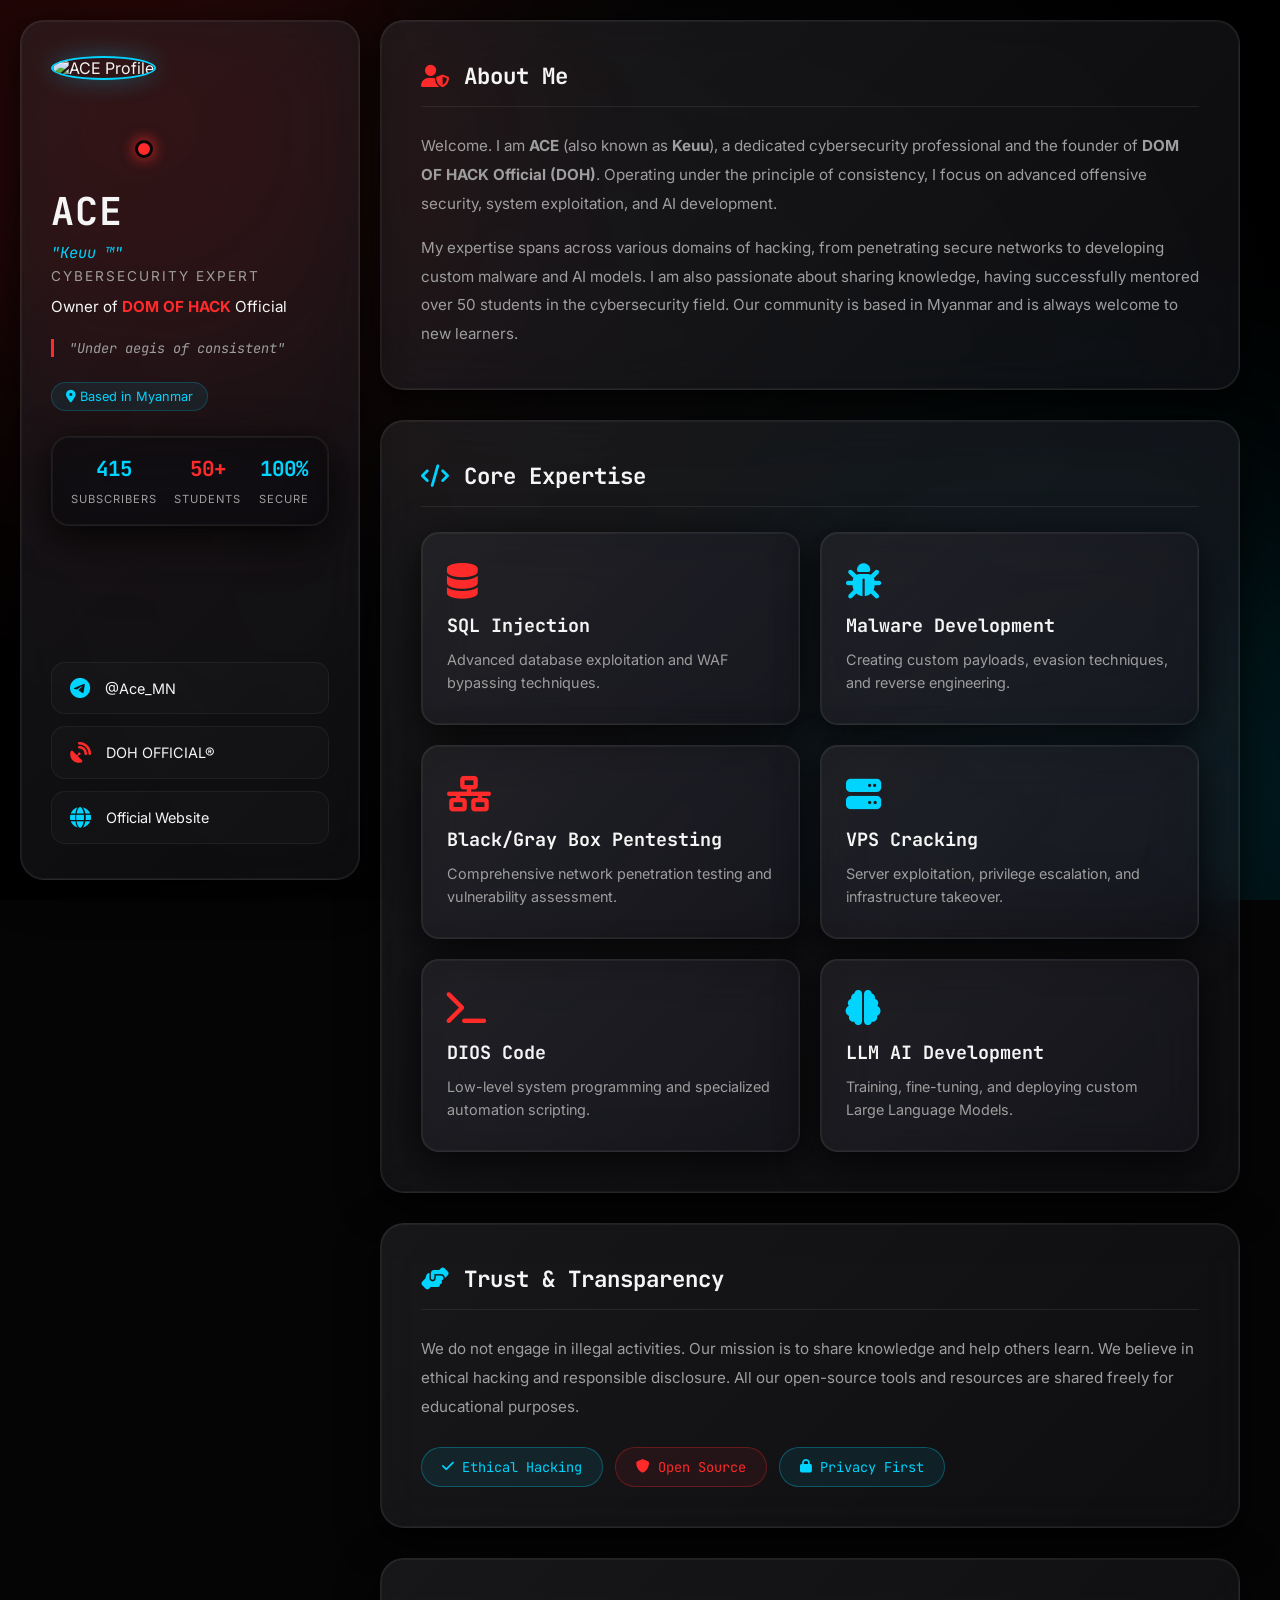
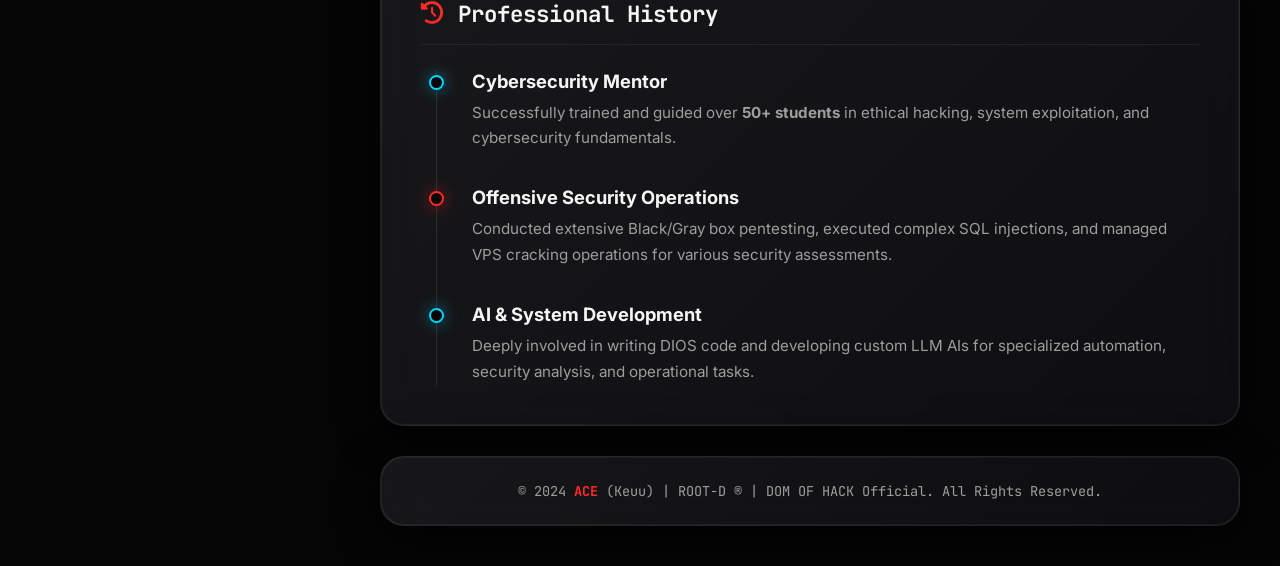
==== index.html @ bea2135f "Add files via upload" ====
<!DOCTYPE html>
<html lang="en">
<head>
    <meta charset="UTF-8">
    <meta name="viewport" content="width=device-width, initial-scale=1.0">

    
    <title>ACE (Keuu) | DOM OF HACK Official</title>
    <meta name="description" content="Official portfolio of ACE (Keuu), owner of DOM OF HACK Official (DOH). Cybersecurity expert from Myanmar specializing in SQL Injection, Malware Development, Pentesting, VPS Cracking, DIOS Code, and LLM AI Development.">
    <meta name="keywords" content="ACE, Keuu, DOM OF HACK, DOH Official, ROOT-D, Myanmar Hacker, Cybersecurity, Pentesting, SQL Injection, Malware Dev, LLM AI, Ace_MN">
    <meta name="author" content="ACE">
    
    <!-- Open Graph (Social Media Share အတွက်) -->
    <meta property="og:title" content="ACE | Cybersecurity Expert">
    <meta property="og:description" content="Owner of DOM OF HACK Official. Specializing in offensive security and AI development.">
    <meta property="og:image" content="https://i.postimg.cc/d7jRpW3n/cd4aa3ace6b7274bf9f09a5e8bb166f2-(1).jpg">
    <meta property="og:type" content="website">

    <!-- Favicon (Browser Tab မှာ ပေါ်မယ့် ပုံ) -->
    <link rel="icon" type="image/jpeg" href="https://i.postimg.cc/d7jRpW3n/cd4aa3ace6b7274bf9f09a5e8bb166f2-(1).jpg">
    
    <link rel="stylesheet" href="style.css">
    <link href="https://fonts.googleapis.com/css2?family=Inter:wght@300;400;600;700&family=JetBrains+Mono:wght@400;700&display=swap" rel="stylesheet">
    <link rel="stylesheet" href="https://cdnjs.cloudflare.com/ajax/libs/font-awesome/6.4.0/css/all.min.css">
</head>
<body>
    <!-- Canvas Background (Particle Network) -->
    <canvas id="bg-canvas"></canvas>

    <!-- Liquid Glass Background Blobs -->
    <div class="liquid-bg">
        <div class="blob blob-red"></div>
        <div class="blob blob-blue"></div>
    </div>

    <!-- Left Sidebar (Profile) -->
    <aside class="sidebar glass-panel">
        <div class="profile-section">
            <div class="avatar-container">
                <!-- ခင်ဗျားရဲ့ ပုံကို ဒီမှာ ထည့်ပေးထားပါတယ် -->
                <img src="https://i.postimg.cc/d7jRpW3n/cd4aa3ace6b7274bf9f09a5e8bb166f2-(1).jpg" alt="ACE Profile" class="avatar">
                <div class="status-dot" title="Online"></div>
            </div>
            <h1 class="name">ACE</h1>
            <p class="alias">"Keuu ™"</p>
            <p class="title">Cybersecurity Expert</p>
            <p class="role">Owner of <strong class="text-red">DOM OF HACK</strong> Official</p>
            
            <div class="bio-box">
                <p class="bio">"Under aegis of consistent"</p>
            </div>
            
            <div class="location-tag">
                <i class="fa-solid fa-location-dot text-blue"></i> Based in Myanmar
            </div>
        </div>

        <!-- Community Stats -->
        <div class="community-stats glass-card">
            <div class="stat-item">
                <span class="stat-value text-blue" id="sub-count">0</span>
                <span class="stat-label">Subscribers</span>
            </div>
            <div class="stat-item">
                <span class="stat-value text-red">50+</span>
                <span class="stat-label">Students</span>
            </div>
            <div class="stat-item">
                <span class="stat-value text-blue">100%</span>
                <span class="stat-label">Secure</span>
            </div>
        </div>

        <!-- Links -->
        <div class="contact-links">
            <a href="https://t.me/Ace_MN" target="_blank" class="link-btn hover-glow-blue">
                <i class="fa-brands fa-telegram text-blue"></i>
                <span>@Ace_MN</span>
            </a>
            <a href="https://t.me/dom_of_hack" target="_blank" class="link-btn hover-glow-red">
                <i class="fa-solid fa-satellite-dish text-red"></i>
                <span>DOH OFFICIAL®</span>
            </a>
            <a href="https://domofhackofficial.vercel.app" target="_blank" class="link-btn hover-glow-blue">
                <i class="fa-solid fa-globe text-blue"></i>
                <span>Official Website</span>
            </a>
        </div>
    </aside>

    <!-- Main Content -->
    <main class="main-content">
        
        <!-- About Section -->
        <section class="glass-panel section">
            <h2 class="section-title"><i class="fa-solid fa-user-shield text-red"></i> About Me</h2>
            <div class="content">
                <p>Welcome. I am <strong>ACE</strong> (also known as <strong>Keuu</strong>), a dedicated cybersecurity professional and the founder of <strong>DOM OF HACK Official (DOH)</strong>. Operating under the principle of consistency, I focus on advanced offensive security, system exploitation, and AI development.</p>
                <p>My expertise spans across various domains of hacking, from penetrating secure networks to developing custom malware and AI models. I am also passionate about sharing knowledge, having successfully mentored over 50 students in the cybersecurity field. Our community is based in Myanmar and is always welcome to new learners.</p>
            </div>
        </section>

        <!-- Skills Section -->
        <section class="glass-panel section">
            <h2 class="section-title"><i class="fa-solid fa-code text-blue"></i> Core Expertise</h2>
            <div class="skills-grid">
                <div class="skill-card glass-card border-hover-red">
                    <i class="fa-solid fa-database text-red icon"></i>
                    <h3>SQL Injection</h3>
                    <p>Advanced database exploitation and WAF bypassing techniques.</p>
                </div>
                <div class="skill-card glass-card border-hover-blue">
                    <i class="fa-solid fa-bug text-blue icon"></i>
                    <h3>Malware Development</h3>
                    <p>Creating custom payloads, evasion techniques, and reverse engineering.</p>
                </div>
                <div class="skill-card glass-card border-hover-red">
                    <i class="fa-solid fa-network-wired text-red icon"></i>
                    <h3>Black/Gray Box Pentesting</h3>
                    <p>Comprehensive network penetration testing and vulnerability assessment.</p>
                </div>
                <div class="skill-card glass-card border-hover-blue">
                    <i class="fa-solid fa-server text-blue icon"></i>
                    <h3>VPS Cracking</h3>
                    <p>Server exploitation, privilege escalation, and infrastructure takeover.</p>
                </div>
                <div class="skill-card glass-card border-hover-red">
                    <i class="fa-solid fa-terminal text-red icon"></i>
                    <h3>DIOS Code</h3>
                    <p>Low-level system programming and specialized automation scripting.</p>
                </div>
                <div class="skill-card glass-card border-hover-blue">
                    <i class="fa-solid fa-brain text-blue icon"></i>
                    <h3>LLM AI Development</h3>
                    <p>Training, fine-tuning, and deploying custom Large Language Models.</p>
                </div>
            </div>
        </section>

        <!-- Trust & Transparency Section -->
        <section class="glass-panel section">
            <h2 class="section-title"><i class="fa-solid fa-handshake-angle text-blue"></i> Trust & Transparency</h2>
            <div class="content">
                <p>We do not engage in illegal activities. Our mission is to share knowledge and help others learn. We believe in ethical hacking and responsible disclosure. All our open-source tools and resources are shared freely for educational purposes.</p>
                <div class="trust-badges">
                    <span class="badge badge-blue"><i class="fa-solid fa-check"></i> Ethical Hacking</span>
                    <span class="badge badge-red"><i class="fa-solid fa-shield"></i> Open Source</span>
                    <span class="badge badge-blue"><i class="fa-solid fa-lock"></i> Privacy First</span>
                </div>
            </div>
        </section>

        <!-- History / Experience Section -->
        <section class="glass-panel section">
            <h2 class="section-title"><i class="fa-solid fa-clock-rotate-left text-red"></i> Professional History</h2>
            <div class="timeline">
                <div class="timeline-item">
                    <div class="timeline-dot border-blue"></div>
                    <h3>Cybersecurity Mentor</h3>
                    <p>Successfully trained and guided over <strong>50+ students</strong> in ethical hacking, system exploitation, and cybersecurity fundamentals.</p>
                </div>
                <div class="timeline-item">
                    <div class="timeline-dot border-red"></div>
                    <h3>Offensive Security Operations</h3>
                    <p>Conducted extensive Black/Gray box pentesting, executed complex SQL injections, and managed VPS cracking operations for various security assessments.</p>
                </div>
                <div class="timeline-item">
                    <div class="timeline-dot border-blue"></div>
                    <h3>AI & System Development</h3>
                    <p>Deeply involved in writing DIOS code and developing custom LLM AIs for specialized automation, security analysis, and operational tasks.</p>
                </div>
            </div>
        </section>

        <footer class="glass-panel footer">
            <p>&copy; 2024 <strong class="text-red">ACE</strong> (Keuu) | ROOT-D ® | DOM OF HACK Official. All Rights Reserved.</p>
        </footer>
    </main>

    <!-- Back to Top Button -->
    <button id="back-to-top" class="glass-card"><i class="fa-solid fa-arrow-up text-blue"></i></button>

    <script src="main.js"></script>
</body>
</html>
---- style.css ----
/* Reset & Base */
* { margin: 0; padding: 0; box-sizing: border-box; }

:root {
    --bg-black: #050505;
    --glass-bg: rgba(18, 18, 22, 0.55);
    --glass-border: rgba(255, 255, 255, 0.08);
    --neon-red: #ff2a2a;
    --neon-blue: #00d4ff;
    --text-main: #f5f5f5;
    --text-muted: #9e9e9e;
    --font-main: 'Inter', sans-serif;
    --font-mono: 'JetBrains Mono', monospace;
}

body {
    font-family: var(--font-main);
    background-color: var(--bg-black);
    color: var(--text-main);
    min-height: 100vh;
    display: flex;
    overflow-x: hidden;
    scroll-behavior: smooth;
}

/* Custom Scrollbar */
::-webkit-scrollbar { width: 8px; }
::-webkit-scrollbar-track { background: var(--bg-black); }
::-webkit-scrollbar-thumb { background: var(--neon-red); border-radius: 4px; }
::-webkit-scrollbar-thumb:hover { background: #cc0000; }

/* --- Text Colors --- */
.text-red { color: var(--neon-red); }
.text-blue { color: var(--neon-blue); }

/* --- Canvas Background --- */
#bg-canvas {
    position: fixed;
    top: 0; left: 0;
    width: 100vw; height: 100vh;
    z-index: -2;
    opacity: 0.6;
}

/* --- Liquid Background Blobs --- */
.liquid-bg {
    position: fixed;
    top: 0; left: 0;
    width: 100vw; height: 100vh;
    z-index: -1;
    overflow: hidden;
    background: radial-gradient(circle at 50% 50%, #0a0a0a 0%, #000000 100%);
}

.blob {
    position: absolute;
    filter: blur(150px);
    border-radius: 50%;
    opacity: 0.25;
    animation: float 20s infinite alternate cubic-bezier(0.4, 0, 0.2, 1);
}

.blob-red { width: 500px; height: 500px; background: var(--neon-red); top: -15%; left: -10%; }
.blob-blue { width: 450px; height: 450px; background: var(--neon-blue); bottom: -15%; right: -5%; animation-delay: -10s; }

@keyframes float {
    0% { transform: translate(0, 0) scale(1); }
    100% { transform: translate(120px, 80px) scale(1.2); }
}

/* --- Liquid Glass Core --- */
.glass-panel, .glass-card {
    background: linear-gradient(135deg, rgba(255,255,255,0.05) 0%, rgba(255,255,255,0.01) 100%), var(--glass-bg);
    backdrop-filter: blur(25px) saturate(200%);
    -webkit-backdrop-filter: blur(25px) saturate(200%);
    border: 1px solid var(--glass-border);
    border-radius: 24px;
    box-shadow: 0 10px 40px 0 rgba(0, 0, 0, 0.8), inset 0 0 0 1px rgba(255,255,255,0.05);
}

/* --- Sidebar --- */
.sidebar {
    position: fixed;
    left: 20px; top: 20px; bottom: 20px;
    width: 340px;
    padding: 35px 30px;
    display: flex;
    flex-direction: column;
    z-index: 10;
    overflow-y: auto;
}
.sidebar::-webkit-scrollbar { width: 0; }

.profile-section { text-align: left; margin-bottom: 25px; }
.avatar-container { position: relative; width: 110px; height: 110px; margin-bottom: 20px; }
.avatar { width: 100%; height: 100%; border-radius: 50%; object-fit: cover; border: 2px solid var(--neon-blue); box-shadow: 0 0 25px rgba(0, 212, 255, 0.3); }
.status-dot { position: absolute; bottom: 8px; right: 8px; width: 18px; height: 18px; background: var(--neon-red); border-radius: 50%; border: 3px solid var(--bg-black); box-shadow: 0 0 15px var(--neon-red); animation: pulse 2s infinite; }

@keyframes pulse {
    0% { transform: scale(1); opacity: 1; }
    50% { transform: scale(1.2); opacity: 0.7; }
    100% { transform: scale(1); opacity: 1; }
}

.name { font-family: var(--font-mono); font-size: 2.4rem; margin-bottom: 5px; letter-spacing: 1px; font-weight: 700; }
.alias { color: var(--neon-blue); font-size: 0.95rem; margin-bottom: 5px; font-style: italic; font-family: var(--font-mono); }
.title { color: var(--text-muted); font-size: 0.85rem; margin-bottom: 12px; text-transform: uppercase; letter-spacing: 2px; }
.role { font-size: 0.95rem; margin-bottom: 20px; line-height: 1.5; }

.bio-box { border-left: 3px solid var(--neon-red); padding-left: 15px; margin-top: 15px; }
.bio { font-family: var(--font-mono); font-style: italic; color: var(--text-muted); font-size: 0.85rem; }

.location-tag { display: inline-block; margin-top: 25px; padding: 6px 14px; background: rgba(0, 212, 255, 0.08); border-radius: 20px; font-size: 0.8rem; color: var(--neon-blue); border: 1px solid rgba(0, 212, 255, 0.2); }

/* --- Community Stats --- */
.community-stats { display: flex; justify-content: space-around; padding: 18px 10px; margin-bottom: 25px; background: rgba(0,0,0,0.4); border-radius: 18px; }
.stat-item { text-align: center; }
.stat-value { display: block; font-family: var(--font-mono); font-size: 1.3rem; font-weight: bold; margin-bottom: 5px; }
.stat-label { font-size: 0.7rem; color: var(--text-muted); text-transform: uppercase; letter-spacing: 1px; }

/* --- Links --- */
.contact-links { display: flex; flex-direction: column; gap: 12px; margin-top: auto; }
.link-btn { display: flex; align-items: center; gap: 15px; padding: 15px 18px; background: rgba(255, 255, 255, 0.02); border: 1px solid rgba(255, 255, 255, 0.05); border-radius: 14px; color: var(--text-main); text-decoration: none; font-size: 0.9rem; transition: all 0.3s ease; }
.link-btn i { font-size: 1.3rem; }
.link-btn:hover { background: rgba(255, 255, 255, 0.06); transform: translateX(5px); }

.hover-glow-blue:hover { border-color: var(--neon-blue); box-shadow: 0 0 20px rgba(0, 212, 255, 0.15); }
.hover-glow-red:hover { border-color: var(--neon-red); box-shadow: 0 0 20px rgba(255, 42, 42, 0.15); }

/* --- Main Content --- */
.main-content { margin-left: 380px; padding: 20px 40px 40px 0; width: calc(100% - 380px); display: flex; flex-direction: column; gap: 30px; }
.section { padding: 40px; }
.section-title { font-family: var(--font-mono); font-size: 1.4rem; margin-bottom: 25px; padding-bottom: 15px; border-bottom: 1px solid var(--glass-border); display: flex; align-items: center; gap: 15px; }
.content p { color: var(--text-muted); line-height: 1.9; margin-bottom: 15px; font-size: 0.95rem; }
.content p:last-child { margin-bottom: 0; }

/* --- Trust Badges --- */
.trust-badges { display: flex; flex-wrap: wrap; gap: 12px; margin-top: 25px; }
.badge { padding: 10px 20px; border-radius: 30px; font-size: 0.85rem; font-family: var(--font-mono); display: flex; align-items: center; gap: 8px; }
.badge-blue { background: rgba(0, 212, 255, 0.08); border: 1px solid rgba(0, 212, 255, 0.3); color: var(--neon-blue); }
.badge-red { background: rgba(255, 42, 42, 0.08); border: 1px solid rgba(255, 42, 42, 0.3); color: var(--neon-red); }

/* --- Skills Grid --- */
.skills-grid { display: grid; grid-template-columns: repeat(auto-fit, minmax(280px, 1fr)); gap: 20px; }
.skill-card { padding: 30px 25px; border-radius: 18px; transition: all 0.4s cubic-bezier(0.175, 0.885, 0.32, 1.275); }
.border-hover-red:hover { border-color: rgba(255, 42, 42, 0.6); background: rgba(255, 42, 42, 0.05); transform: translateY(-8px) scale(1.02); box-shadow: 0 15px 30px rgba(255, 42, 42, 0.1); }
.border-hover-blue:hover { border-color: rgba(0, 212, 255, 0.6); background: rgba(0, 212, 255, 0.05); transform: translateY(-8px) scale(1.02); box-shadow: 0 15px 30px rgba(0, 212, 255, 0.1); }

.icon { font-size: 2.2rem; margin-bottom: 15px; }
.skill-card h3 { font-size: 1.15rem; margin-bottom: 10px; font-family: var(--font-mono); }
.skill-card p { color: var(--text-muted); font-size: 0.9rem; line-height: 1.6; }

/* --- Timeline --- */
.timeline { position: relative; border-left: 1px solid rgba(255, 255, 255, 0.1); padding-left: 35px; margin-left: 15px; }
.timeline-item { position: relative; margin-bottom: 35px; }
.timeline-item:last-child { margin-bottom: 0; }
.timeline-dot { position: absolute; left: -43px; top: 5px; width: 15px; height: 15px; border-radius: 50%; background: var(--bg-black); border: 2px solid; }
.border-red { border-color: var(--neon-red); box-shadow: 0 0 15px rgba(255, 42, 42, 0.5); }
.border-blue { border-color: var(--neon-blue); box-shadow: 0 0 15px rgba(0, 212, 255, 0.5); }

.timeline-item h3 { font-size: 1.15rem; margin-bottom: 8px; color: var(--text-main); }
.timeline-item p { color: var(--text-muted); font-size: 0.95rem; line-height: 1.7; }

.footer { text-align: center; padding: 25px; }
.footer p { font-family: var(--font-mono); font-size: 0.85rem; color: var(--text-muted); }

/* --- Back to Top Button --- */
#back-to-top {
    position: fixed;
    bottom: 30px;
    right: 30px;
    width: 50px;
    height: 50px;
    border-radius: 50%;
    border: 1px solid var(--glass-border);
    display: flex;
    justify-content: center;
    align-items: center;
    font-size: 1.2rem;
    cursor: pointer;
    opacity: 0;
    visibility: hidden;
    transition: all 0.3s ease;
    z-index: 100;
}
#back-to-top.show { opacity: 1; visibility: visible; }
#back-to-top:hover { background: rgba(0, 212, 255, 0.1); border-color: var(--neon-blue); transform: translateY(-5px); }

/* --- Responsive Design (ဖုန်းအတွက်) --- */
@media (max-width: 1024px) {
    body { flex-direction: column; }
    .sidebar { position: relative; width: calc(100% - 40px); margin: 20px; top: 0; left: 0; bottom: auto; }
    .main-content { margin-left: 20px; width: calc(100% - 40px); padding: 0 0 20px 0; }
    .section { padding: 30px 20px; }
    .name { font-size: 2rem; }
}
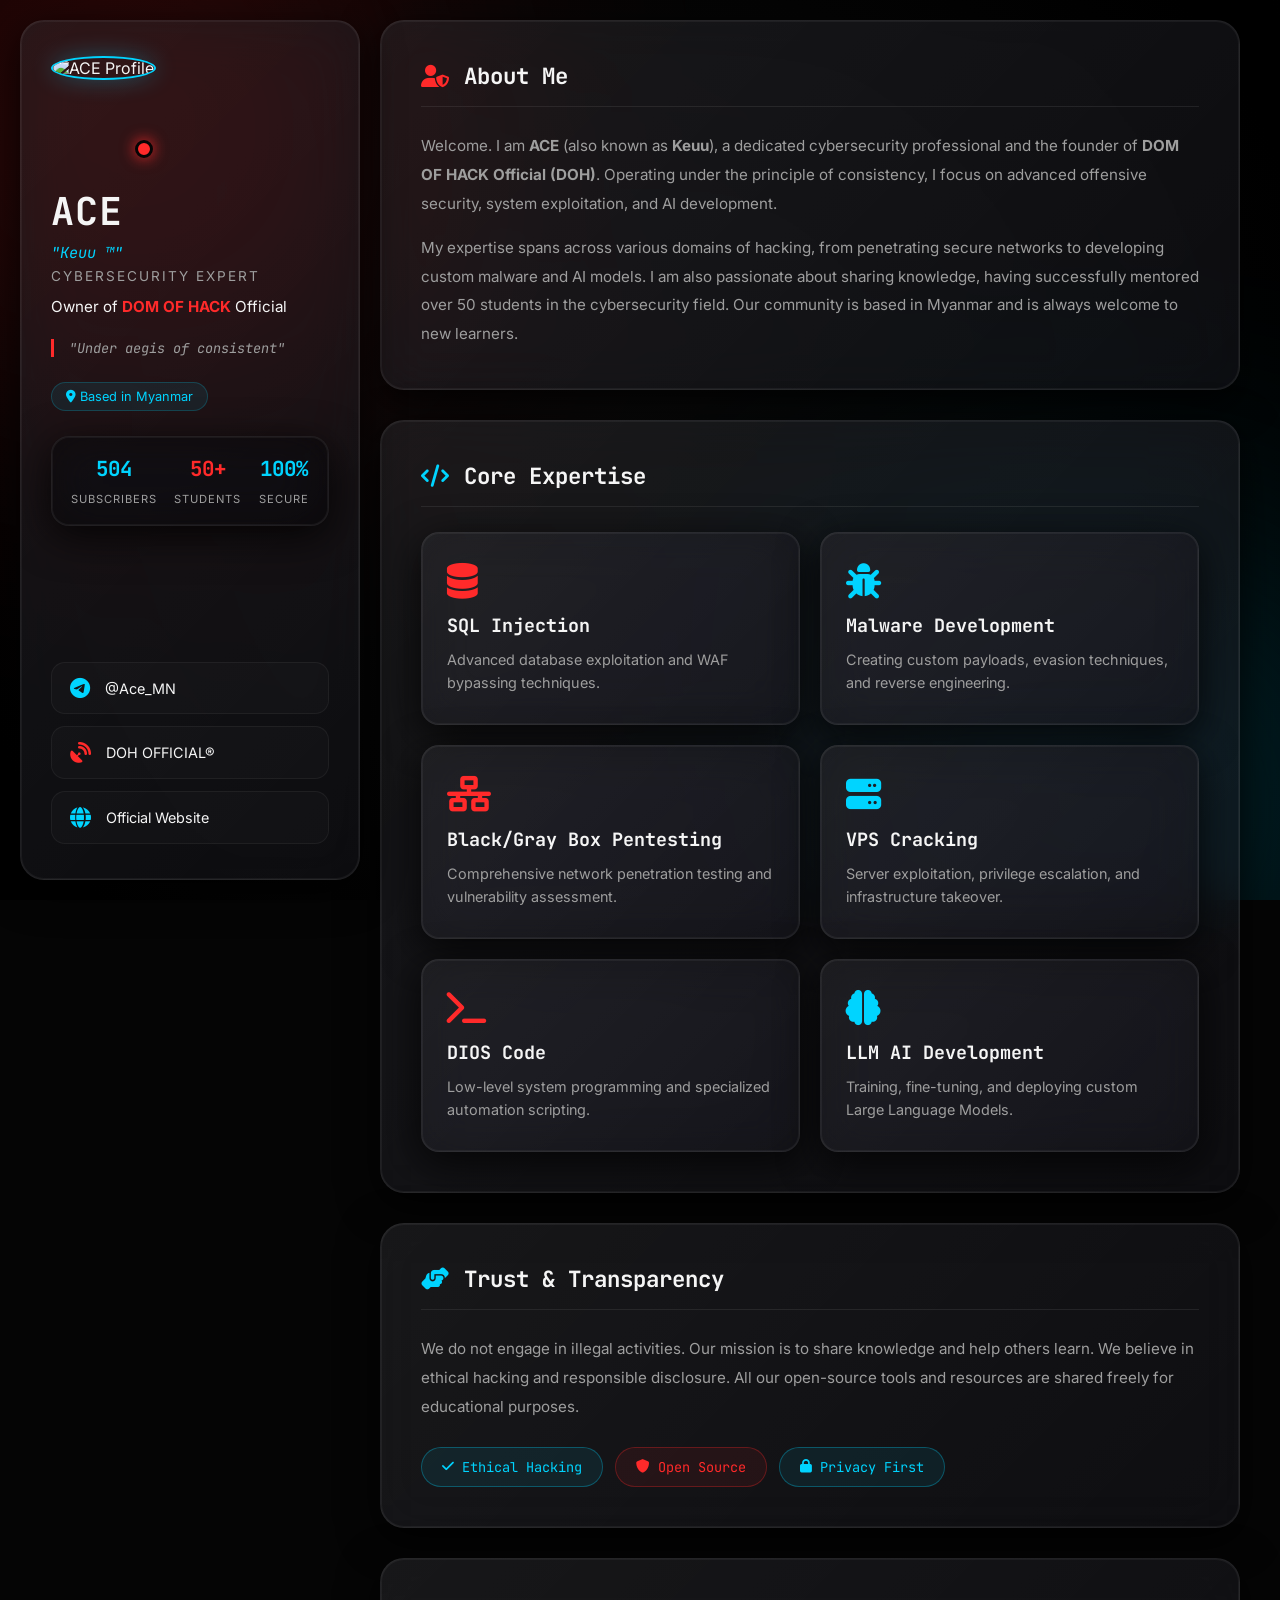
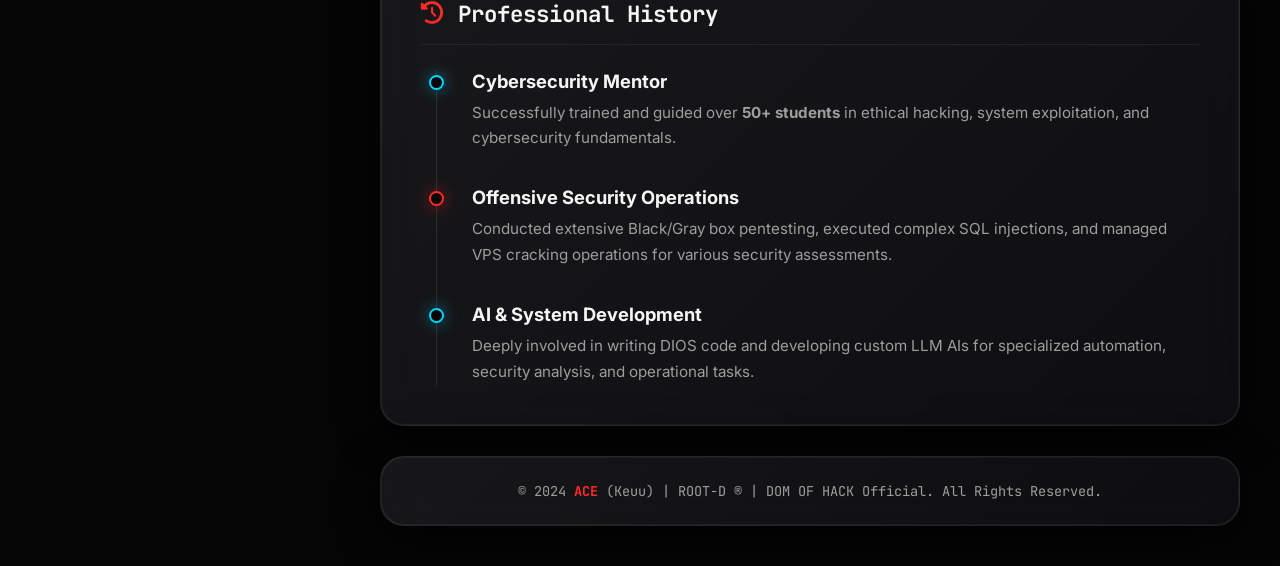
==== commit 1a59f40f: "Update index.html" ====
--- a/index.html
+++ b/index.html
@@ -4,7 +4,7 @@
     <meta charset="UTF-8">
     <meta name="viewport" content="width=device-width, initial-scale=1.0">
 
-    
+    <meta name="google-site-verification" content="10fa1yBZoO7c8y2WayoWZ4BDZMNhPrO9c-JKDErWMOc" />
     <title>ACE (Keuu) | DOM OF HACK Official</title>
     <meta name="description" content="Official portfolio of ACE (Keuu), owner of DOM OF HACK Official (DOH). Cybersecurity expert from Myanmar specializing in SQL Injection, Malware Development, Pentesting, VPS Cracking, DIOS Code, and LLM AI Development.">
     <meta name="keywords" content="ACE, Keuu, DOM OF HACK, DOH Official, ROOT-D, Myanmar Hacker, Cybersecurity, Pentesting, SQL Injection, Malware Dev, LLM AI, Ace_MN">
@@ -182,4 +182,4 @@
 
     <script src="main.js"></script>
 </body>
-</html>+</html>
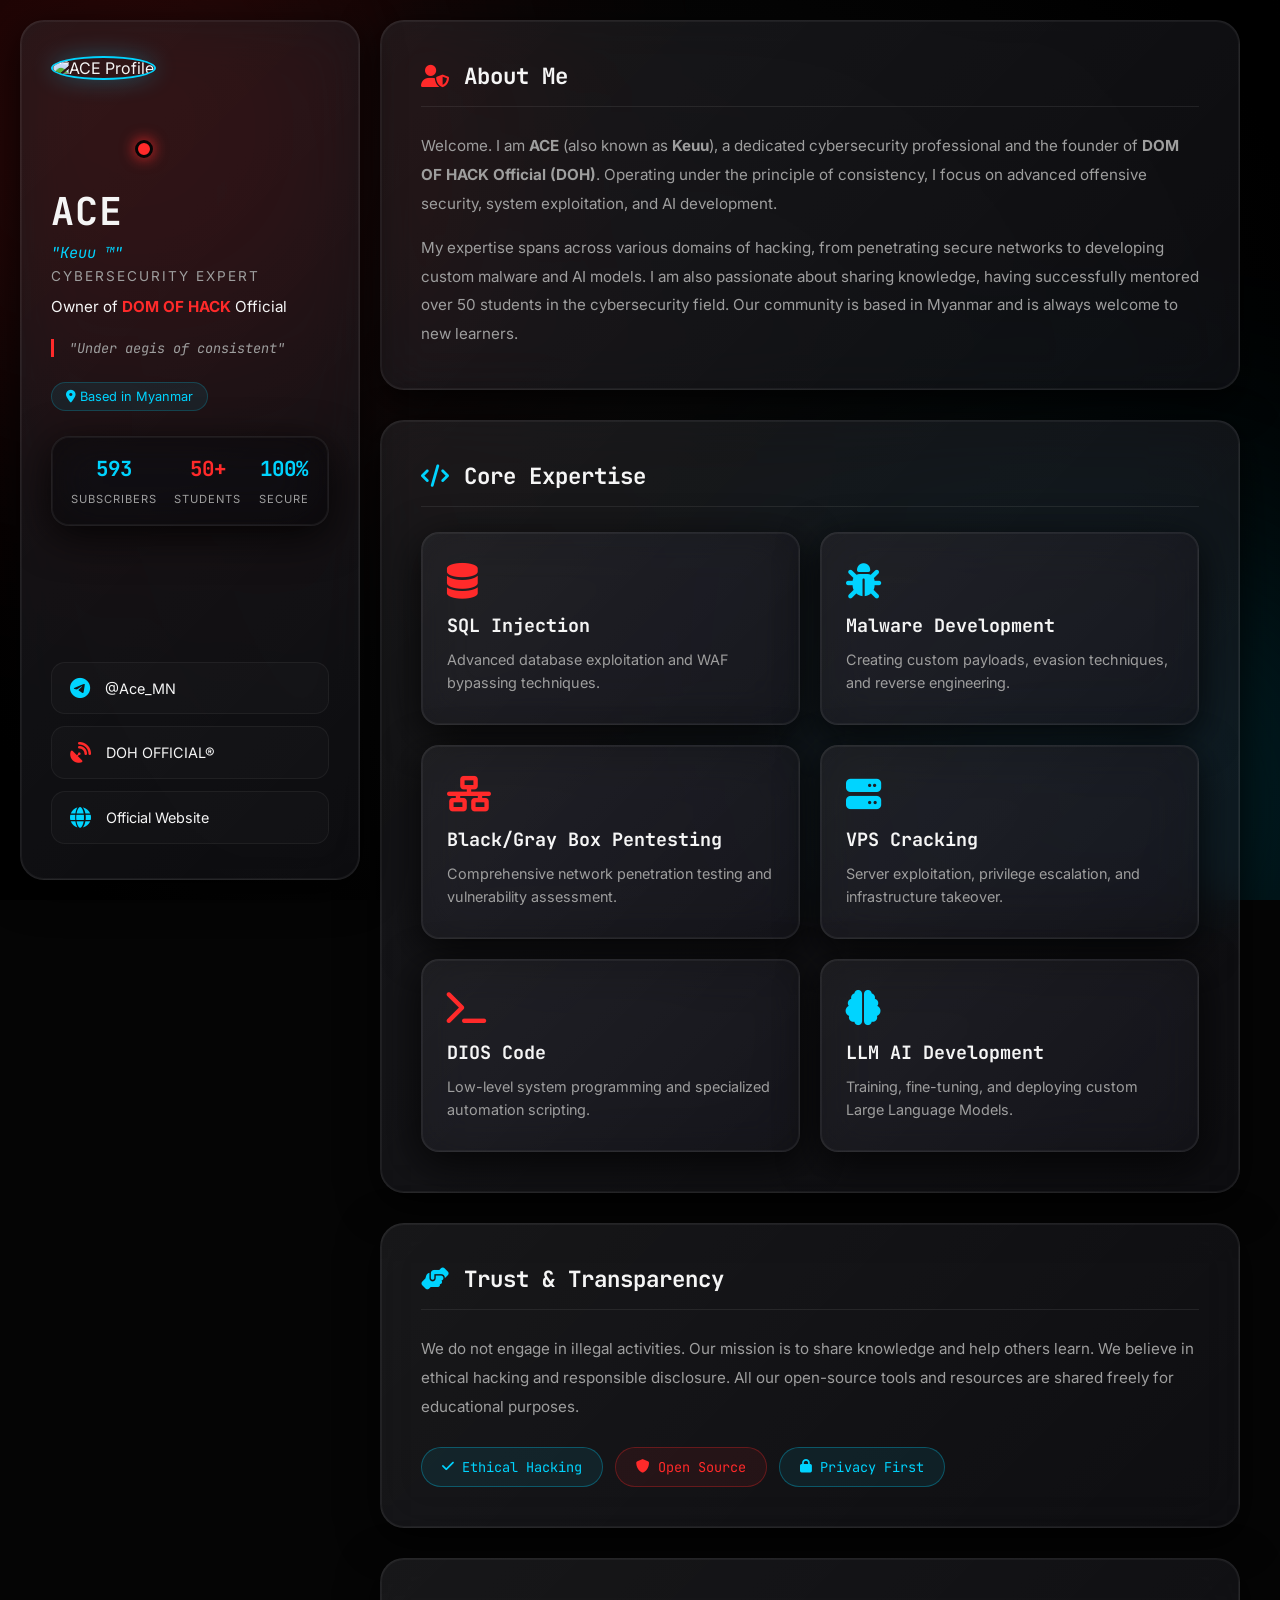
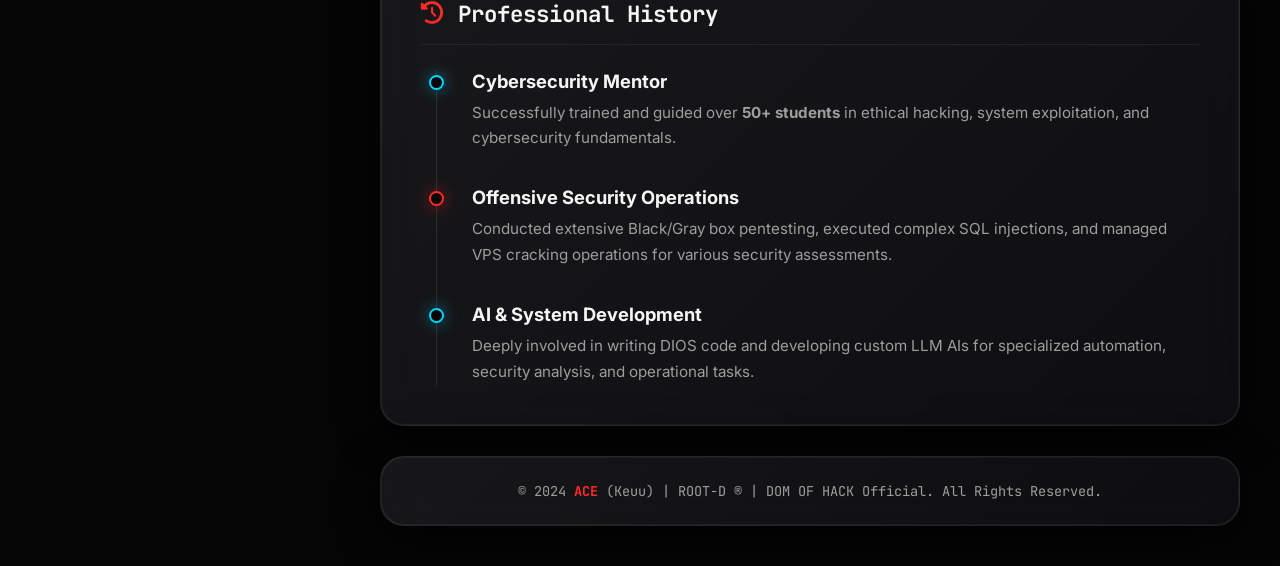
==== commit 7457206e: "Update index.html" ====
--- a/index.html
+++ b/index.html
@@ -4,7 +4,7 @@
     <meta charset="UTF-8">
     <meta name="viewport" content="width=device-width, initial-scale=1.0">
 
-    <meta name="google-site-verification" content="10fa1yBZoO7c8y2WayoWZ4BDZMNhPrO9c-JKDErWMOc" />
+    <meta name="google-site-verification" content="QucitYjAsDWKpr0qA_wRUXzlHMc8IZnZobKdXydccPU" />
     <title>ACE (Keuu) | DOM OF HACK Official</title>
     <meta name="description" content="Official portfolio of ACE (Keuu), owner of DOM OF HACK Official (DOH). Cybersecurity expert from Myanmar specializing in SQL Injection, Malware Development, Pentesting, VPS Cracking, DIOS Code, and LLM AI Development.">
     <meta name="keywords" content="ACE, Keuu, DOM OF HACK, DOH Official, ROOT-D, Myanmar Hacker, Cybersecurity, Pentesting, SQL Injection, Malware Dev, LLM AI, Ace_MN">
